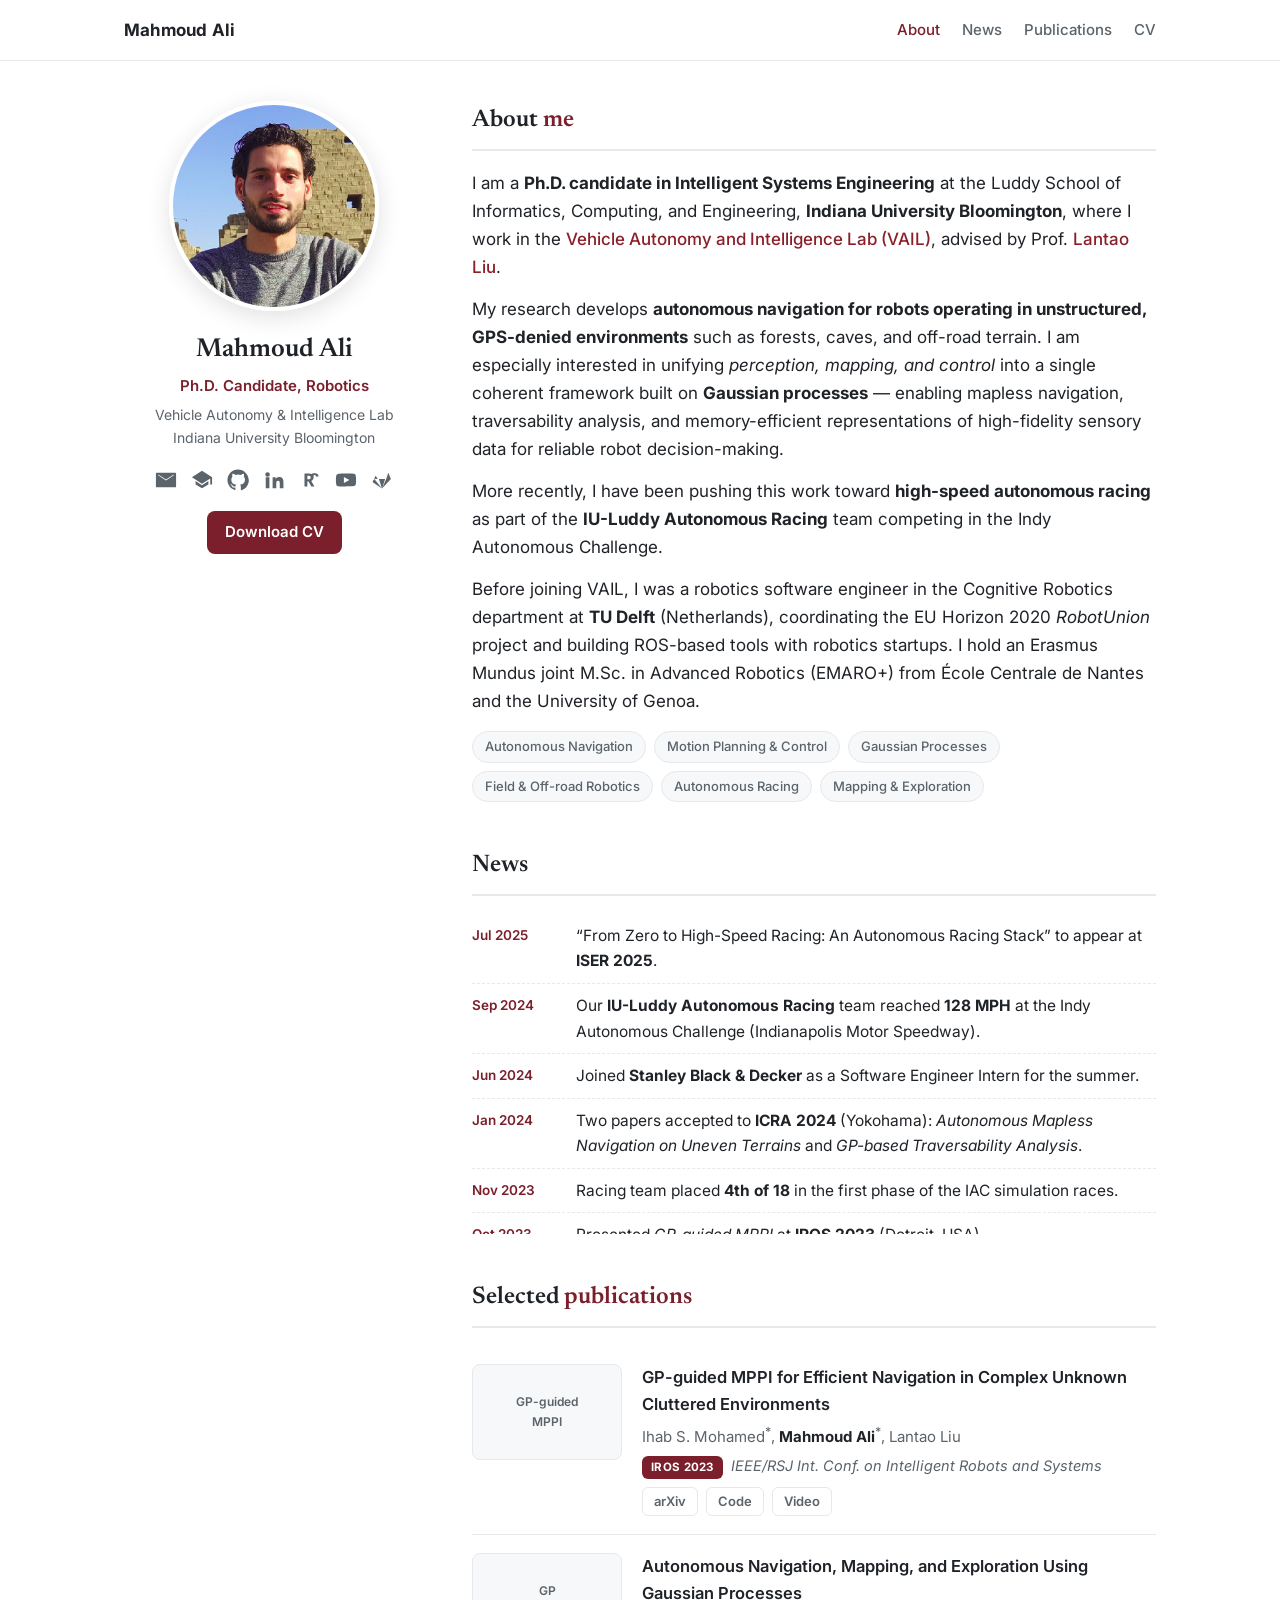
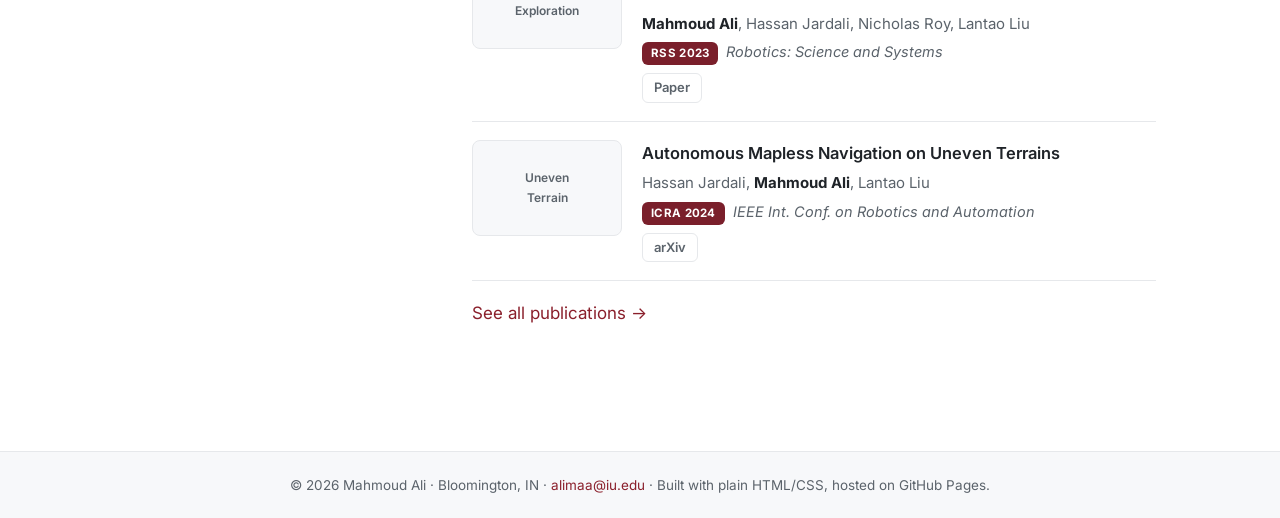
==== index.html @ f7a3f4d6 "Academic site: About, News, Publications, CV Co-authored-by: Cursor <cursoragent@cursor.com>" ====
<!DOCTYPE html>
<html lang="en">
<head>
  <meta charset="UTF-8" />
  <meta name="viewport" content="width=device-width, initial-scale=1.0" />
  <title>Mahmoud Ali — Robotics PhD, Indiana University</title>
  <meta name="description" content="Mahmoud Ali is a Robotics PhD candidate at Indiana University (VAIL), working on autonomous navigation, Gaussian-process planning and control, off-road/field robotics, and autonomous racing." />
  <meta name="author" content="Mahmoud Ali" />
  <link rel="canonical" href="https://mahmoud-a-ali.github.io/" />

  <!-- Open Graph -->
  <meta property="og:type" content="website" />
  <meta property="og:title" content="Mahmoud Ali — Robotics PhD, Indiana University" />
  <meta property="og:description" content="Autonomous navigation, Gaussian-process planning & control, field robotics, and autonomous racing." />
  <meta property="og:image" content="https://mahmoud-a-ali.github.io/assets/img/profile.jpg" />
  <meta property="og:url" content="https://mahmoud-a-ali.github.io/" />
  <meta name="twitter:card" content="summary" />

  <link rel="icon" type="image/svg+xml" href="assets/img/favicon.svg" />
  <link rel="preconnect" href="https://fonts.googleapis.com" />
  <link rel="preconnect" href="https://fonts.gstatic.com" crossorigin />
  <link href="https://fonts.googleapis.com/css2?family=Inter:wght@400;500;600;700&family=Newsreader:opsz,wght@6..72,500;6..72,600&display=swap" rel="stylesheet" />
  <link rel="stylesheet" href="assets/css/main.css" />
</head>
<body>

  <!-- Top navigation -->
  <header class="topbar">
    <div class="topbar-inner">
      <a class="brand" href="index.html">Mahmoud Ali</a>
      <nav class="nav-links">
        <a href="index.html#about" class="active">About</a>
        <a href="index.html#news">News</a>
        <a href="publications.html">Publications</a>
        <a href="cv.html" class="cv-nav">CV</a>
      </nav>
    </div>
  </header>

  <div class="wrap">

    <!-- Sidebar -->
    <aside class="sidebar">
      <img class="avatar" src="assets/img/profile.jpg" alt="Mahmoud Ali" />
      <h1>Mahmoud Ali</h1>
      <div class="role">Ph.D. Candidate, Robotics</div>
      <div class="affil">
        Vehicle Autonomy &amp; Intelligence Lab<br />
        <a href="https://www.indiana.edu/" target="_blank" rel="noopener">Indiana University Bloomington</a>
      </div>

      <div class="socials">
        <a href="mailto:alimaa@iu.edu" title="Email" aria-label="Email">
          <svg viewBox="0 0 24 24"><path d="M2 4h20a1 1 0 0 1 1 1v14a1 1 0 0 1-1 1H2a1 1 0 0 1-1-1V5a1 1 0 0 1 1-1zm10 7.5L3.5 6v.9L12 12.6 20.5 6.9V6L12 11.5z"/></svg>
        </a>
        <a href="https://scholar.google.com/citations?user=cryw274AAAAJ&hl=en" target="_blank" rel="noopener" title="Google Scholar" aria-label="Google Scholar">
          <svg viewBox="0 0 24 24"><path d="M12 2 1 9l11 7 9-5.727V17h2V9L12 2zM5 13.18v3.82L12 21l7-4v-3.82l-7 4.45-7-4.45z"/></svg>
        </a>
        <a href="https://github.com/mahmoud-a-ali" target="_blank" rel="noopener" title="GitHub" aria-label="GitHub">
          <svg viewBox="0 0 24 24"><path d="M12 .5C5.7.5.5 5.7.5 12c0 5.1 3.3 9.4 7.9 10.9.6.1.8-.2.8-.6v-2c-3.2.7-3.9-1.4-3.9-1.4-.5-1.3-1.3-1.7-1.3-1.7-1.1-.7.1-.7.1-.7 1.2.1 1.8 1.2 1.8 1.2 1 1.8 2.7 1.3 3.4 1 .1-.7.4-1.3.7-1.5-2.6-.3-5.3-1.3-5.3-5.7 0-1.3.5-2.3 1.2-3.1-.1-.3-.5-1.5.1-3.1 0 0 1-.3 3.3 1.2a11.4 11.4 0 0 1 6 0C17.3 5 18.3 5.3 18.3 5.3c.6 1.6.2 2.8.1 3.1.8.8 1.2 1.8 1.2 3.1 0 4.4-2.7 5.4-5.3 5.7.4.4.8 1.1.8 2.2v3.3c0 .3.2.7.8.6 4.6-1.5 7.9-5.8 7.9-10.9C23.5 5.7 18.3.5 12 .5z"/></svg>
        </a>
        <a href="https://www.linkedin.com/in/mahmoudali-iu/" target="_blank" rel="noopener" title="LinkedIn" aria-label="LinkedIn">
          <svg viewBox="0 0 24 24"><path d="M4.98 3.5a2.5 2.5 0 1 1 0 5 2.5 2.5 0 0 1 0-5zM3 9h4v12H3V9zm7 0h3.8v1.7h.1c.5-1 1.8-2 3.7-2 4 0 4.7 2.6 4.7 6V21h-4v-5.3c0-1.3 0-2.9-1.8-2.9s-2 1.4-2 2.8V21h-4V9z"/></svg>
        </a>
        <a href="https://www.researchgate.net/profile/Mahmoud-Ali-126" target="_blank" rel="noopener" title="ResearchGate" aria-label="ResearchGate">
          <svg viewBox="0 0 24 24"><path d="M15.9 4.6c-1 0-1.7.3-2.2.9-.5.6-.7 1.4-.7 2.5v.9h2.9v-.9c0-.5.1-.9.3-1.1.2-.2.5-.3.9-.3.5 0 .8.1 1 .4.2.2.3.6.3 1.1h2.9c0-1.2-.4-2.1-1.1-2.7-.7-.6-1.7-.8-3-.8h-1.3zM6 4.8v14.4h3.1v-5.7h1.3l3 5.7h3.4l-3.4-6.2c1.6-.6 2.5-1.9 2.5-3.9 0-2.9-1.9-4.3-5.6-4.3H6zm3.1 2.5h1.3c1.6 0 2.4.6 2.4 1.9s-.8 2-2.4 2H9.1V7.3z"/></svg>
        </a>
        <a href="https://www.youtube.com/@mahmoudali9326/videos" target="_blank" rel="noopener" title="YouTube" aria-label="YouTube">
          <svg viewBox="0 0 24 24"><path d="M23 12s0-3.3-.4-4.9a2.6 2.6 0 0 0-1.8-1.8C19.2 5 12 5 12 5s-7.2 0-8.8.4A2.6 2.6 0 0 0 1.4 7.2C1 8.7 1 12 1 12s0 3.3.4 4.8c.2 1 .9 1.7 1.8 1.9C4.8 19 12 19 12 19s7.2 0 8.8-.4a2.6 2.6 0 0 0 1.8-1.8C23 15.3 23 12 23 12zM9.7 15.3V8.7l6 3.3-6 3.3z"/></svg>
        </a>
        <a href="https://gitlab.com/alimaam" target="_blank" rel="noopener" title="GitLab" aria-label="GitLab">
          <svg viewBox="0 0 24 24"><path d="M12 21.4 8.6 11H15.4L12 21.4zM3.6 11l1-3.1a.4.4 0 0 1 .8 0L7.4 11H3.6zm13 0 2-6.1a.4.4 0 0 1 .8 0l1 3.1L21.7 11l-9.7 10.4L16.6 11zm-13 0L1.9 13.4c-.2.5 0 1 .4 1.3L12 21.4 3.6 11z"/></svg>
        </a>
      </div>

      <a class="btn" href="assets/pdf/Mahmoud_Ali_CV.pdf" target="_blank" rel="noopener" style="margin-top:14px;">Download CV</a>
    </aside>

    <!-- Main -->
    <main class="content">

      <section id="about" class="lead">
        <h2>About <span class="em">me</span></h2>
        <p>
          I am a <strong>Ph.D. candidate in Intelligent Systems Engineering</strong> at the Luddy School
          of Informatics, Computing, and Engineering, <strong>Indiana University Bloomington</strong>, where I
          work in the <a href="https://vail.sice.indiana.edu/" target="_blank" rel="noopener">Vehicle Autonomy and Intelligence Lab (VAIL)</a>,
          advised by Prof. <a href="https://luddy.indiana.edu/contact/profile/?Lantao_Liu" target="_blank" rel="noopener">Lantao Liu</a>.
        </p>
        <p>
          My research develops <strong>autonomous navigation for robots operating in unstructured, GPS-denied
          environments</strong> such as forests, caves, and off-road terrain. I am especially interested in unifying
          <em>perception, mapping, and control</em> into a single coherent framework built on <strong>Gaussian
          processes</strong> — enabling mapless navigation, traversability analysis, and memory-efficient
          representations of high-fidelity sensory data for reliable robot decision-making.
        </p>
        <p>
          More recently, I have been pushing this work toward <strong>high-speed autonomous racing</strong> as part of
          the <strong>IU-Luddy Autonomous Racing</strong> team competing in the Indy Autonomous Challenge.
        </p>
        <p>
          Before joining VAIL, I was a robotics software engineer in the Cognitive Robotics department at
          <strong>TU Delft</strong> (Netherlands), coordinating the EU Horizon 2020 <em>RobotUnion</em> project and
          building ROS-based tools with robotics startups. I hold an Erasmus Mundus joint M.Sc. in Advanced
          Robotics (EMARO+) from École Centrale de Nantes and the University of Genoa.
        </p>

        <div class="tags">
          <span class="tag">Autonomous Navigation</span>
          <span class="tag">Motion Planning &amp; Control</span>
          <span class="tag">Gaussian Processes</span>
          <span class="tag">Field &amp; Off-road Robotics</span>
          <span class="tag">Autonomous Racing</span>
          <span class="tag">Mapping &amp; Exploration</span>
        </div>
      </section>

      <section id="news">
        <h2>News</h2>
        <ul class="news">
          <li><span class="date">Jul 2025</span><span>&ldquo;From Zero to High-Speed Racing: An Autonomous Racing Stack&rdquo; to appear at <strong>ISER 2025</strong>.</span></li>
          <li><span class="date">Sep 2024</span><span>Our <strong>IU-Luddy Autonomous Racing</strong> team reached <strong>128&nbsp;MPH</strong> at the Indy Autonomous Challenge (Indianapolis Motor Speedway).</span></li>
          <li><span class="date">Jun 2024</span><span>Joined <strong>Stanley Black &amp; Decker</strong> as a Software Engineer Intern for the summer.</span></li>
          <li><span class="date">Jan 2024</span><span>Two papers accepted to <strong>ICRA 2024</strong> (Yokohama): <em>Autonomous Mapless Navigation on Uneven Terrains</em> and <em>GP-based Traversability Analysis</em>.</span></li>
          <li><span class="date">Nov 2023</span><span>Racing team placed <strong>4th of 18</strong> in the first phase of the IAC simulation races.</span></li>
          <li><span class="date">Oct 2023</span><span>Presented <em>GP-guided MPPI</em> at <strong>IROS 2023</strong> (Detroit, USA).</span></li>
          <li><span class="date">Aug 2023</span><span>Serving as Teaching Assistant for the Autonomous Robotics course.</span></li>
          <li><span class="date">Jul 2023</span><span>Presented <em>Autonomous Navigation, Mapping, and Exploration Using Gaussian Processes</em> at <strong>RSS 2023</strong> (Daegu, South Korea).</span></li>
        </ul>
      </section>

      <section id="selected-pub">
        <h2>Selected <span class="em">publications</span></h2>

        <div class="pub">
          <div class="pub-thumb">GP-guided<br>MPPI</div>
          <div>
            <p class="pub-title">GP-guided MPPI for Efficient Navigation in Complex Unknown Cluttered Environments</p>
            <p class="pub-authors">Ihab S. Mohamed<sup>*</sup>, <span class="me">Mahmoud Ali</span><sup>*</sup>, Lantao Liu</p>
            <p class="pub-venue"><span class="badge">IROS 2023</span><em>IEEE/RSJ Int. Conf. on Intelligent Robots and Systems</em></p>
            <div class="pub-links">
              <a href="https://arxiv.org/abs/2307.04019" target="_blank" rel="noopener">arXiv</a>
              <a href="https://github.com/IhabMohamed/GP-MPPI" target="_blank" rel="noopener">Code</a>
              <a href="https://www.youtube.com/@mahmoudali9326/videos" target="_blank" rel="noopener">Video</a>
            </div>
          </div>
        </div>

        <div class="pub">
          <div class="pub-thumb">GP<br>Exploration</div>
          <div>
            <p class="pub-title">Autonomous Navigation, Mapping, and Exploration Using Gaussian Processes</p>
            <p class="pub-authors"><span class="me">Mahmoud Ali</span>, Hassan Jardali, Nicholas Roy, Lantao Liu</p>
            <p class="pub-venue"><span class="badge">RSS 2023</span><em>Robotics: Science and Systems</em></p>
            <div class="pub-links">
              <a href="https://scholar.google.com/citations?user=cryw274AAAAJ&hl=en" target="_blank" rel="noopener">Paper</a>
            </div>
          </div>
        </div>

        <div class="pub">
          <div class="pub-thumb">Uneven<br>Terrain</div>
          <div>
            <p class="pub-title">Autonomous Mapless Navigation on Uneven Terrains</p>
            <p class="pub-authors">Hassan Jardali, <span class="me">Mahmoud Ali</span>, Lantao Liu</p>
            <p class="pub-venue"><span class="badge">ICRA 2024</span><em>IEEE Int. Conf. on Robotics and Automation</em></p>
            <div class="pub-links">
              <a href="https://arxiv.org/abs/2402.13443" target="_blank" rel="noopener">arXiv</a>
            </div>
          </div>
        </div>

        <p style="margin-top:18px;"><a href="publications.html">See all publications &rarr;</a></p>
      </section>

    </main>
  </div>

  <footer class="footer">
    <div class="footer-inner">
      &copy; <span id="year"></span> Mahmoud Ali &middot; Bloomington, IN &middot;
      <a href="mailto:alimaa@iu.edu">alimaa@iu.edu</a> &middot;
      Built with plain HTML/CSS, hosted on GitHub Pages.
    </div>
  </footer>

  <script>document.getElementById('year').textContent = new Date().getFullYear();</script>
</body>
</html>
---- assets/css/main.css ----
/* ---------------------------------------------------------------------------
   Mahmoud Ali — academic personal site
   Clean, responsive theme (no build step required)
--------------------------------------------------------------------------- */

:root {
  --accent: #7a1f2b;          /* IU crimson-ish */
  --accent-soft: #a23545;
  --text: #1f2328;
  --muted: #5b636b;
  --line: #e6e8eb;
  --bg: #ffffff;
  --bg-soft: #f7f8fa;
  --link: #8a1f2b;
  --radius: 12px;
  --maxw: 1080px;
  --sidebar-w: 300px;
  --font-sans: "Inter", -apple-system, BlinkMacSystemFont, "Segoe UI", Roboto, Helvetica, Arial, sans-serif;
  --font-serif: "Newsreader", Georgia, "Times New Roman", serif;
}

* { box-sizing: border-box; }

html { scroll-behavior: smooth; }

body {
  margin: 0;
  font-family: var(--font-sans);
  color: var(--text);
  background: var(--bg);
  line-height: 1.65;
  font-size: 17px;
  -webkit-font-smoothing: antialiased;
}

a { color: var(--link); text-decoration: none; }
a:hover { text-decoration: underline; }

img { max-width: 100%; display: block; }

/* ---------- Top nav ---------- */
.topbar {
  position: sticky; top: 0; z-index: 50;
  background: rgba(255,255,255,0.9);
  backdrop-filter: saturate(180%) blur(10px);
  border-bottom: 1px solid var(--line);
}
.topbar-inner {
  max-width: var(--maxw); margin: 0 auto; padding: 0 24px;
  height: 60px; display: flex; align-items: center; justify-content: space-between;
}
.brand { font-weight: 700; letter-spacing: .2px; color: var(--text); }
.brand:hover { text-decoration: none; color: var(--accent); }
.nav-links { display: flex; gap: 22px; }
.nav-links a { color: var(--muted); font-weight: 500; font-size: 15px; }
.nav-links a:hover, .nav-links a.active { color: var(--accent); text-decoration: none; }

/* ---------- Layout ---------- */
.wrap {
  max-width: var(--maxw); margin: 0 auto; padding: 40px 24px 80px;
  display: grid; grid-template-columns: var(--sidebar-w) 1fr; gap: 48px;
  align-items: start;
}

/* ---------- Sidebar ---------- */
.sidebar { position: sticky; top: 92px; text-align: center; }
.avatar {
  width: 210px; height: 210px; border-radius: 50%;
  object-fit: cover; margin: 0 auto 18px;
  border: 4px solid #fff; box-shadow: 0 6px 24px rgba(0,0,0,.12);
}
.sidebar h1 { font-family: var(--font-serif); font-size: 26px; margin: 6px 0 2px; font-weight: 600; }
.sidebar .role { color: var(--accent); font-weight: 600; font-size: 15px; }
.sidebar .affil { color: var(--muted); font-size: 14px; margin-top: 4px; }
.sidebar .affil a { color: var(--muted); }

.socials { display: flex; flex-wrap: wrap; justify-content: center; gap: 14px; margin: 20px 0 6px; }
.socials a { color: var(--muted); font-size: 20px; transition: color .15s ease, transform .15s ease; }
.socials a:hover { color: var(--accent); transform: translateY(-2px); text-decoration: none; }
.socials svg { width: 22px; height: 22px; fill: currentColor; display: block; }

/* ---------- Main content ---------- */
.content { min-width: 0; }
section { margin-bottom: 44px; scroll-margin-top: 80px; }
.content h2 {
  font-family: var(--font-serif); font-size: 24px; font-weight: 600;
  margin: 0 0 18px; padding-bottom: 8px; border-bottom: 2px solid var(--line);
}
.content h2 .em { color: var(--accent); }
.lead p { margin: 0 0 14px; }
.lead a { font-weight: 500; }

.tags { display: flex; flex-wrap: wrap; gap: 8px; margin-top: 16px; }
.tag {
  background: var(--bg-soft); border: 1px solid var(--line); color: var(--muted);
  padding: 4px 12px; border-radius: 999px; font-size: 13px; font-weight: 500;
}

/* ---------- News ---------- */
.news { list-style: none; padding: 0; margin: 0; max-height: 320px; overflow-y: auto; }
.news li { display: grid; grid-template-columns: 92px 1fr; gap: 12px; padding: 9px 0; border-bottom: 1px dashed var(--line); font-size: 15.5px; }
.news li:last-child { border-bottom: 0; }
.news .date { color: var(--accent); font-weight: 600; font-size: 13.5px; white-space: nowrap; padding-top: 1px; }
.news::-webkit-scrollbar { width: 8px; }
.news::-webkit-scrollbar-thumb { background: var(--line); border-radius: 8px; }

/* ---------- Publications ---------- */
.pub { display: grid; grid-template-columns: 150px 1fr; gap: 20px; padding: 18px 0; border-bottom: 1px solid var(--line); }
.pub:last-child { border-bottom: 0; }
.pub-thumb {
  width: 150px; height: 96px; border-radius: 8px; object-fit: cover;
  background: var(--bg-soft); border: 1px solid var(--line);
  display: flex; align-items: center; justify-content: center; text-align: center;
  font-size: 12px; color: var(--muted); padding: 6px; font-weight: 600;
}
.pub-title { font-weight: 600; font-size: 16.5px; margin: 0 0 4px; }
.pub-authors { color: var(--muted); font-size: 15px; margin: 0 0 4px; }
.pub-authors .me { color: var(--text); font-weight: 700; }
.pub-venue { font-size: 14.5px; margin: 0 0 8px; }
.pub-venue .badge {
  display: inline-block; background: var(--accent); color: #fff; font-size: 11.5px;
  font-weight: 700; padding: 2px 9px; border-radius: 6px; margin-right: 8px; letter-spacing: .3px;
}
.pub-venue em { color: var(--muted); font-style: italic; }
.pub-links { display: flex; flex-wrap: wrap; gap: 8px; }
.pub-links a {
  font-size: 13px; font-weight: 600; padding: 3px 11px; border-radius: 6px;
  border: 1px solid var(--line); color: var(--muted); background: #fff;
}
.pub-links a:hover { border-color: var(--accent); color: var(--accent); text-decoration: none; }

/* ---------- CV ---------- */
.cv-block { margin-bottom: 30px; }
.cv-item { padding: 12px 0; border-bottom: 1px dashed var(--line); }
.cv-item:last-child { border-bottom: 0; }
.cv-item .row { display: flex; justify-content: space-between; gap: 16px; flex-wrap: wrap; }
.cv-item .title { font-weight: 600; }
.cv-item .where { color: var(--muted); font-size: 15px; }
.cv-item .when { color: var(--accent); font-weight: 600; font-size: 14px; white-space: nowrap; }
.cv-item ul { margin: 8px 0 0; padding-left: 20px; color: var(--muted); font-size: 15px; }
.cv-item ul li { margin-bottom: 3px; }
.skills p { margin: 4px 0; }
.skills b { color: var(--text); }

.btn {
  display: inline-flex; align-items: center; gap: 8px; background: var(--accent); color: #fff;
  padding: 9px 18px; border-radius: 8px; font-weight: 600; font-size: 15px; margin-bottom: 10px;
}
.btn:hover { background: var(--accent-soft); text-decoration: none; }

/* ---------- Footer ---------- */
.footer { border-top: 1px solid var(--line); background: var(--bg-soft); }
.footer-inner { max-width: var(--maxw); margin: 0 auto; padding: 22px 24px; color: var(--muted); font-size: 13.5px; text-align: center; }

/* ---------- Responsive ---------- */
@media (max-width: 820px) {
  .wrap { grid-template-columns: 1fr; gap: 28px; padding-top: 28px; }
  .sidebar { position: static; }
  .nav-links { gap: 16px; }
  .pub { grid-template-columns: 1fr; }
  .pub-thumb { width: 100%; height: 150px; }
  .news li { grid-template-columns: 78px 1fr; }
}
@media (max-width: 520px) {
  .nav-links a:not(.cv-nav) { display: none; }
  body { font-size: 16px; }
}
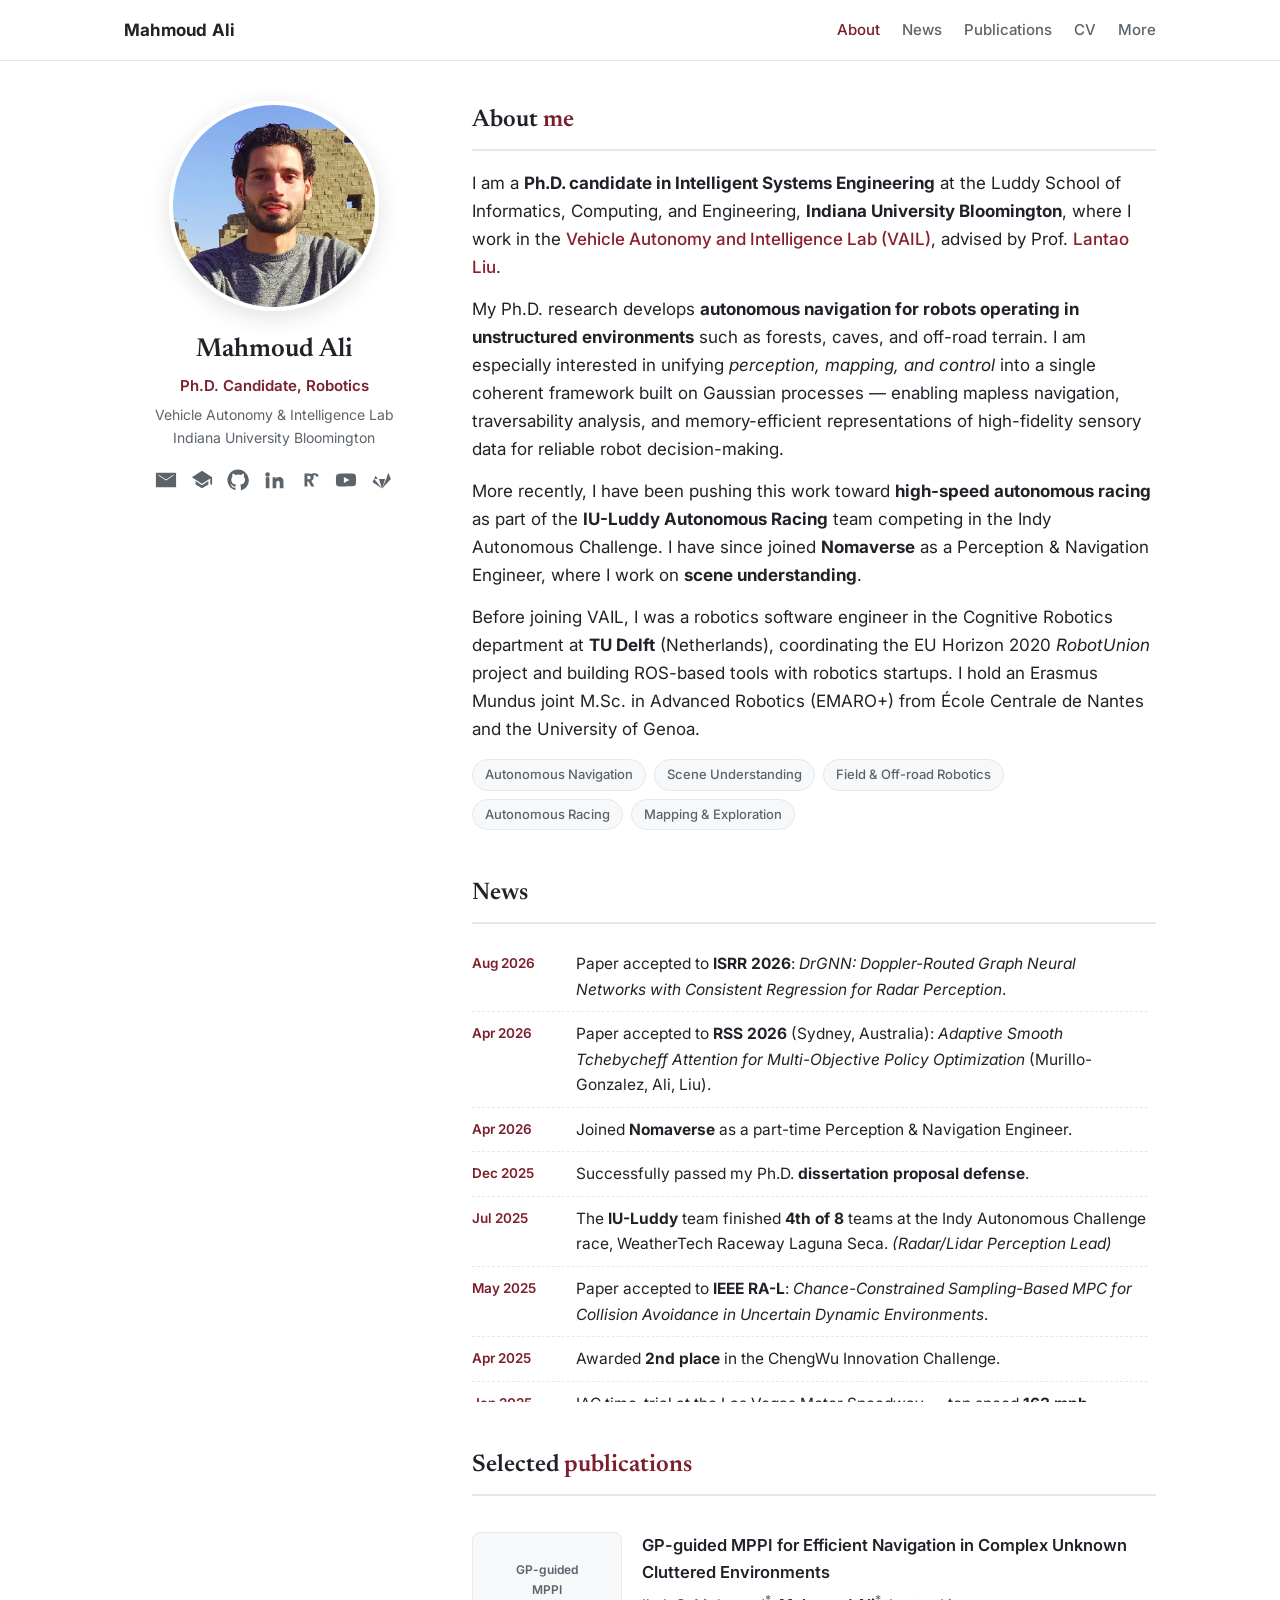
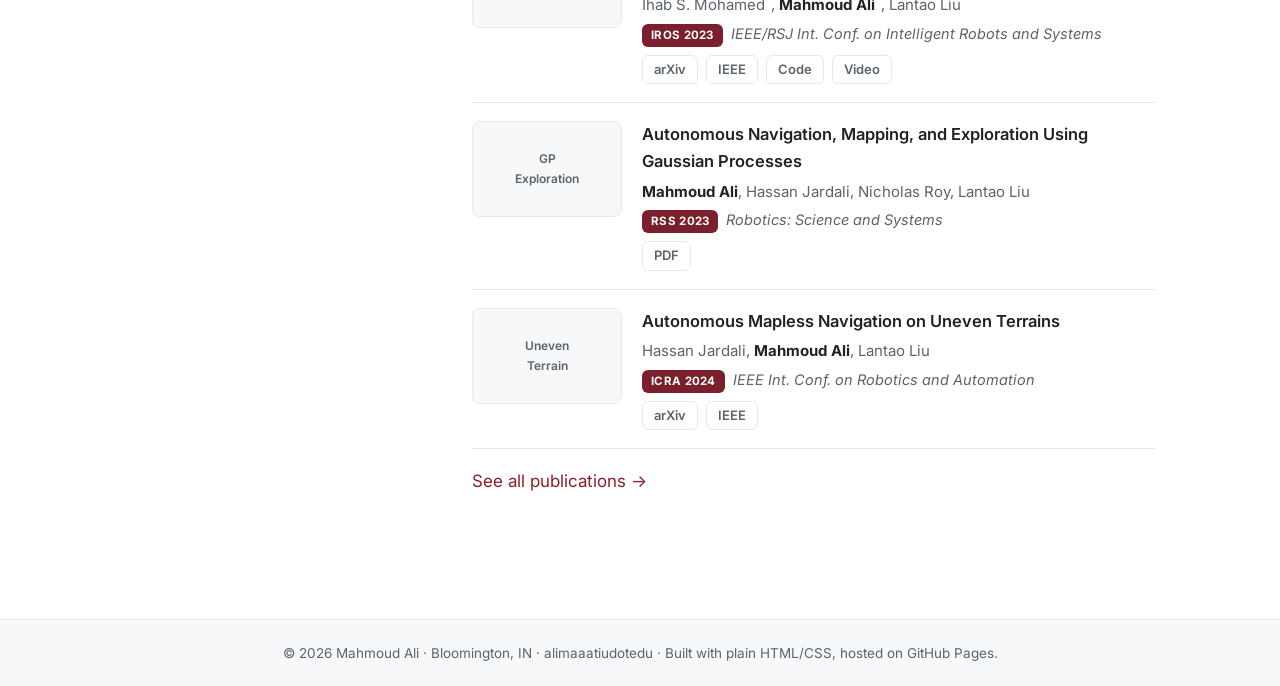
==== commit b088bc38: "Update About/News/Publications/CV; add More page and IEEE links Co-authored-by: Cursor <cursoragent@" ====
--- a/index.html
+++ b/index.html
@@ -33,6 +33,7 @@
         <a href="index.html#news">News</a>
         <a href="publications.html">Publications</a>
         <a href="cv.html" class="cv-nav">CV</a>
+        <a href="more.html">More</a>
       </nav>
     </div>
   </header>
@@ -72,8 +73,6 @@
           <svg viewBox="0 0 24 24"><path d="M12 21.4 8.6 11H15.4L12 21.4zM3.6 11l1-3.1a.4.4 0 0 1 .8 0L7.4 11H3.6zm13 0 2-6.1a.4.4 0 0 1 .8 0l1 3.1L21.7 11l-9.7 10.4L16.6 11zm-13 0L1.9 13.4c-.2.5 0 1 .4 1.3L12 21.4 3.6 11z"/></svg>
         </a>
       </div>
-
-      <a class="btn" href="assets/pdf/Mahmoud_Ali_CV.pdf" target="_blank" rel="noopener" style="margin-top:14px;">Download CV</a>
     </aside>
 
     <!-- Main -->
@@ -88,15 +87,17 @@
           advised by Prof. <a href="https://luddy.indiana.edu/contact/profile/?Lantao_Liu" target="_blank" rel="noopener">Lantao Liu</a>.
         </p>
         <p>
-          My research develops <strong>autonomous navigation for robots operating in unstructured, GPS-denied
+          My Ph.D. research develops <strong>autonomous navigation for robots operating in unstructured
           environments</strong> such as forests, caves, and off-road terrain. I am especially interested in unifying
-          <em>perception, mapping, and control</em> into a single coherent framework built on <strong>Gaussian
-          processes</strong> — enabling mapless navigation, traversability analysis, and memory-efficient
+          <em>perception, mapping, and control</em> into a single coherent framework built on Gaussian
+          processes — enabling mapless navigation, traversability analysis, and memory-efficient
           representations of high-fidelity sensory data for reliable robot decision-making.
         </p>
         <p>
           More recently, I have been pushing this work toward <strong>high-speed autonomous racing</strong> as part of
-          the <strong>IU-Luddy Autonomous Racing</strong> team competing in the Indy Autonomous Challenge.
+          the <strong>IU-Luddy Autonomous Racing</strong> team competing in the Indy Autonomous Challenge. I have since
+          joined <strong>Nomaverse</strong> as a Perception &amp; Navigation Engineer, where I work on <strong>scene
+          understanding</strong>.
         </p>
         <p>
           Before joining VAIL, I was a robotics software engineer in the Cognitive Robotics department at
@@ -107,8 +108,7 @@
 
         <div class="tags">
           <span class="tag">Autonomous Navigation</span>
-          <span class="tag">Motion Planning &amp; Control</span>
-          <span class="tag">Gaussian Processes</span>
+          <span class="tag">Scene Understanding</span>
           <span class="tag">Field &amp; Off-road Robotics</span>
           <span class="tag">Autonomous Racing</span>
           <span class="tag">Mapping &amp; Exploration</span>
@@ -118,14 +118,46 @@
       <section id="news">
         <h2>News</h2>
         <ul class="news">
-          <li><span class="date">Jul 2025</span><span>&ldquo;From Zero to High-Speed Racing: An Autonomous Racing Stack&rdquo; to appear at <strong>ISER 2025</strong>.</span></li>
-          <li><span class="date">Sep 2024</span><span>Our <strong>IU-Luddy Autonomous Racing</strong> team reached <strong>128&nbsp;MPH</strong> at the Indy Autonomous Challenge (Indianapolis Motor Speedway).</span></li>
-          <li><span class="date">Jun 2024</span><span>Joined <strong>Stanley Black &amp; Decker</strong> as a Software Engineer Intern for the summer.</span></li>
-          <li><span class="date">Jan 2024</span><span>Two papers accepted to <strong>ICRA 2024</strong> (Yokohama): <em>Autonomous Mapless Navigation on Uneven Terrains</em> and <em>GP-based Traversability Analysis</em>.</span></li>
-          <li><span class="date">Nov 2023</span><span>Racing team placed <strong>4th of 18</strong> in the first phase of the IAC simulation races.</span></li>
-          <li><span class="date">Oct 2023</span><span>Presented <em>GP-guided MPPI</em> at <strong>IROS 2023</strong> (Detroit, USA).</span></li>
-          <li><span class="date">Aug 2023</span><span>Serving as Teaching Assistant for the Autonomous Robotics course.</span></li>
+          <li><span class="date">Aug 2026</span><span>Paper accepted to <strong>ISRR 2026</strong>: <em>DrGNN: Doppler-Routed Graph Neural Networks with Consistent Regression for Radar Perception</em>.</span></li>
+          <li><span class="date">Apr 2026</span><span>Paper accepted to <strong>RSS 2026</strong> (Sydney, Australia): <em>Adaptive Smooth Tchebycheff Attention for Multi-Objective Policy Optimization</em> (Murillo-Gonzalez, Ali, Liu).</span></li>
+          <li><span class="date">Apr 2026</span><span>Joined <strong>Nomaverse</strong> as a part-time Perception &amp; Navigation Engineer.</span></li>
+
+          <li><span class="date">Dec 2025</span><span>Successfully passed my Ph.D. <strong>dissertation proposal defense</strong>.</span></li>
+          <li><span class="date">Jul 2025</span><span>The <strong>IU-Luddy</strong> team finished <strong>4th of 8</strong> teams at the Indy Autonomous Challenge race, WeatherTech Raceway Laguna Seca. <em>(Radar/Lidar Perception Lead)</em></span></li>
+          <li><span class="date">May 2025</span><span>Paper accepted to <strong>IEEE RA-L</strong>: <em>Chance-Constrained Sampling-Based MPC for Collision Avoidance in Uncertain Dynamic Environments</em>.</span></li>
+          <li><span class="date">Apr 2025</span><span>Awarded <strong>2nd place</strong> in the ChengWu Innovation Challenge.</span></li>
+          <li><span class="date">Jan 2025</span><span>IAC time-trial at the Las Vegas Motor Speedway &mdash; top speed <strong>163&nbsp;mph</strong>. <em>(Radar/Lidar Perception Lead)</em></span></li>
+
+          <li><span class="date">Sep 2024</span><span>Our <strong>IU-Luddy Autonomous Racing</strong> team reached <strong>128&nbsp;MPH</strong> at the Indy Autonomous Challenge (Indianapolis Motor Speedway, Sep&nbsp;6, 2024).</span></li>
+          <li><span class="date">Jul 2024</span><span>Volunteered as a ROS &amp; simulation tutorial instructor for the IU-Luddy Precollege Camp.</span></li>
+          <li><span class="date">Jun 2024</span><span>Joined <strong>Stanley Black &amp; Decker</strong> as a Software Engineer Intern (Jun&ndash;Aug).</span></li>
+          <li><span class="date">Mar 2024</span><span>Passed my Ph.D. <strong>qualifying examination</strong>.</span></li>
+          <li><span class="date">Jan 2024</span><span>Two papers accepted to <strong>ICRA 2024</strong> (Yokohama): <em>Autonomous Mapless Navigation on Uneven Terrains</em> (<a href="https://arxiv.org/abs/2402.13443" target="_blank" rel="noopener">arXiv</a>) &amp; <em>Gaussian Process-based Traversability Analysis for Terrain Mapless Navigation</em> (<a href="https://arxiv.org/abs/2403.19010" target="_blank" rel="noopener">arXiv</a>).</span></li>
+
+          <li><span class="date">Nov 2023</span><span>Racing team secured <strong>4th of 18</strong> in the first phase of the Indy Autonomous Challenge (IAC) simulation races. <em>(Team Technical Co-Lead)</em></span></li>
+          <li><span class="date">Nov 2023</span><span>Released the source code for <em>GP-guided MPPI</em> (<a href="https://github.com/IhabMohamed/GP-MPPI" target="_blank" rel="noopener">Code</a>).</span></li>
+          <li><span class="date">Oct 2023</span><span>Presented <em>GP-guided MPPI for Efficient Navigation in Complex Unknown Cluttered Environments</em> at <strong>IROS 2023</strong> (Detroit, USA).</span></li>
+          <li><span class="date">Oct 2023</span><span>Reviewing two papers for <strong>ICRA 2024</strong>.</span></li>
+          <li><span class="date">Oct 2023</span><span>Registered in the IAC simulation races as an official IAC university representing Indiana University.</span></li>
+          <li><span class="date">Aug 2023</span><span>Serving as a Teaching Assistant for the Autonomous Robotics course.</span></li>
+          <li><span class="date">Jul 2023</span><span>Reviewing one paper for the <em>Autonomous Robots</em> journal.</span></li>
           <li><span class="date">Jul 2023</span><span>Presented <em>Autonomous Navigation, Mapping, and Exploration Using Gaussian Processes</em> at <strong>RSS 2023</strong> (Daegu, South Korea).</span></li>
+          <li><span class="date">Jun 2023</span><span>Paper accepted to <strong>IROS 2023</strong>: <em>GP-guided MPPI</em>, integrating MPPI with a local perception model based on Sparse Gaussian Processes (<a href="https://arxiv.org/abs/2307.04019" target="_blank" rel="noopener">arXiv</a>).</span></li>
+          <li><span class="date">Apr 2023</span><span>Paper accepted to <strong>RSS 2023</strong>: <em>Autonomous Navigation, Mapping, and Exploration Using Gaussian Processes</em>.</span></li>
+          <li><span class="date">Jan 2023</span><span>Two papers accepted to <strong>ICRA 2023</strong> (London, UK): <em>Light-Weight Pointcloud Representation with Sparse Gaussian Process</em> (<a href="https://arxiv.org/abs/2301.11251" target="_blank" rel="noopener">arXiv</a>) &amp; <em>GP-Frontier for Local Mapless Navigation</em> (<a href="https://arxiv.org/abs/2307.11717" target="_blank" rel="noopener">arXiv</a>).</span></li>
+
+          <li><span class="date">Aug 2021</span><span>Joined the <strong>Vehicle Autonomy and Intelligence Lab (VAIL)</strong> as a Ph.D. student with a Research Assistant position.</span></li>
+          <li><span class="date">Jan 2019</span><span>Started as a Robotics Software Engineer in the Cognitive Robotics department at <strong>TU Delft</strong>.</span></li>
+
+          <li><span class="date">Sep 2018</span><span>Defended my master&rsquo;s thesis: <em>Event-based bio-inspired depth estimation using iCub</em>.</span></li>
+          <li><span class="date">Mar 2018</span><span>Started an internship at the Italian Institute of Technology (IIT), Event-Driven Perception group.</span></li>
+          <li><span class="date">Jul 2017</span><span>Passed the first year of EMARO+ (<strong>Rank 1/7</strong>) and attended the EMARO-Days workshop in Genoa, Italy.</span></li>
+          <li><span class="date">Jun 2017</span><span>Defended my first-year project, <em>Turtlebot Localization Using Visual Markers</em> (with Kevin Serrano).</span></li>
+          <li><span class="date">Sep 2016</span><span>Started the EMARO+ master&rsquo;s program at École Centrale de Nantes, France.</span></li>
+          <li><span class="date">Aug 2016</span><span>Supervised the Egyptian team at the IDC RoboCon 2016 contest in Bangkok, Thailand.</span></li>
+          <li><span class="date">May 2016</span><span>Awarded the <strong>Erasmus Mundus Scholarship</strong> to join EMARO+.</span></li>
+          <li><span class="date">Oct 2014</span><span>Started as a Teaching Assistant at the Faculty of Electronic Engineering, Menoufia University, Egypt.</span></li>
+          <li><span class="date">Jul 2014</span><span>Graduated from the Control department, Menoufia University (<strong>Rank 2/380</strong>), and competed in the IDC RoboCon 2014 contest in Rabat, Morocco.</span></li>
         </ul>
       </section>
 
@@ -140,6 +172,7 @@
             <p class="pub-venue"><span class="badge">IROS 2023</span><em>IEEE/RSJ Int. Conf. on Intelligent Robots and Systems</em></p>
             <div class="pub-links">
               <a href="https://arxiv.org/abs/2307.04019" target="_blank" rel="noopener">arXiv</a>
+              <a href="https://ieeexplore.ieee.org/document/10341382" target="_blank" rel="noopener">IEEE</a>
               <a href="https://github.com/IhabMohamed/GP-MPPI" target="_blank" rel="noopener">Code</a>
               <a href="https://www.youtube.com/@mahmoudali9326/videos" target="_blank" rel="noopener">Video</a>
             </div>
@@ -153,7 +186,7 @@
             <p class="pub-authors"><span class="me">Mahmoud Ali</span>, Hassan Jardali, Nicholas Roy, Lantao Liu</p>
             <p class="pub-venue"><span class="badge">RSS 2023</span><em>Robotics: Science and Systems</em></p>
             <div class="pub-links">
-              <a href="https://scholar.google.com/citations?user=cryw274AAAAJ&hl=en" target="_blank" rel="noopener">Paper</a>
+              <a href="https://par.nsf.gov/servlets/purl/10564642" target="_blank" rel="noopener">PDF</a>
             </div>
           </div>
         </div>
@@ -166,6 +199,7 @@
             <p class="pub-venue"><span class="badge">ICRA 2024</span><em>IEEE Int. Conf. on Robotics and Automation</em></p>
             <div class="pub-links">
               <a href="https://arxiv.org/abs/2402.13443" target="_blank" rel="noopener">arXiv</a>
+              <a href="https://ieeexplore.ieee.org/document/10611669" target="_blank" rel="noopener">IEEE</a>
             </div>
           </div>
         </div>
@@ -179,7 +213,7 @@
   <footer class="footer">
     <div class="footer-inner">
       &copy; <span id="year"></span> Mahmoud Ali &middot; Bloomington, IN &middot;
-      <a href="mailto:alimaa@iu.edu">alimaa@iu.edu</a> &middot;
+      alimaaatiudotedu &middot;
       Built with plain HTML/CSS, hosted on GitHub Pages.
     </div>
   </footer>
--- a/assets/css/main.css
+++ b/assets/css/main.css
@@ -97,7 +97,7 @@
 }
 
 /* ---------- News ---------- */
-.news { list-style: none; padding: 0; margin: 0; max-height: 320px; overflow-y: auto; }
+.news { list-style: none; padding: 0 8px 0 0; margin: 0; max-height: 460px; overflow-y: auto; }
 .news li { display: grid; grid-template-columns: 92px 1fr; gap: 12px; padding: 9px 0; border-bottom: 1px dashed var(--line); font-size: 15.5px; }
 .news li:last-child { border-bottom: 0; }
 .news .date { color: var(--accent); font-weight: 600; font-size: 13.5px; white-space: nowrap; padding-top: 1px; }
@@ -113,6 +113,7 @@
   display: flex; align-items: center; justify-content: center; text-align: center;
   font-size: 12px; color: var(--muted); padding: 6px; font-weight: 600;
 }
+.pub-year { float: right; margin-left: 14px; color: var(--accent); font-weight: 700; font-size: 14px; white-space: nowrap; }
 .pub-title { font-weight: 600; font-size: 16.5px; margin: 0 0 4px; }
 .pub-authors { color: var(--muted); font-size: 15px; margin: 0 0 4px; }
 .pub-authors .me { color: var(--text); font-weight: 700; }
@@ -139,6 +140,9 @@
 .cv-item .when { color: var(--accent); font-weight: 600; font-size: 14px; white-space: nowrap; }
 .cv-item ul { margin: 8px 0 0; padding-left: 20px; color: var(--muted); font-size: 15px; }
 .cv-item ul li { margin-bottom: 3px; }
+.cv-item p.desc { margin: 8px 0 0; color: var(--muted); font-size: 15px; }
+.cv-item .theme { color: var(--text); font-weight: 600; }
+.note { color: var(--muted); font-size: 14px; margin-top: 6px; }
 .skills p { margin: 4px 0; }
 .skills b { color: var(--text); }
 
@@ -162,6 +166,7 @@
   .news li { grid-template-columns: 78px 1fr; }
 }
 @media (max-width: 520px) {
-  .nav-links a:not(.cv-nav) { display: none; }
+  .nav-links { gap: 13px; }
+  .nav-links a { font-size: 14px; }
   body { font-size: 16px; }
 }
